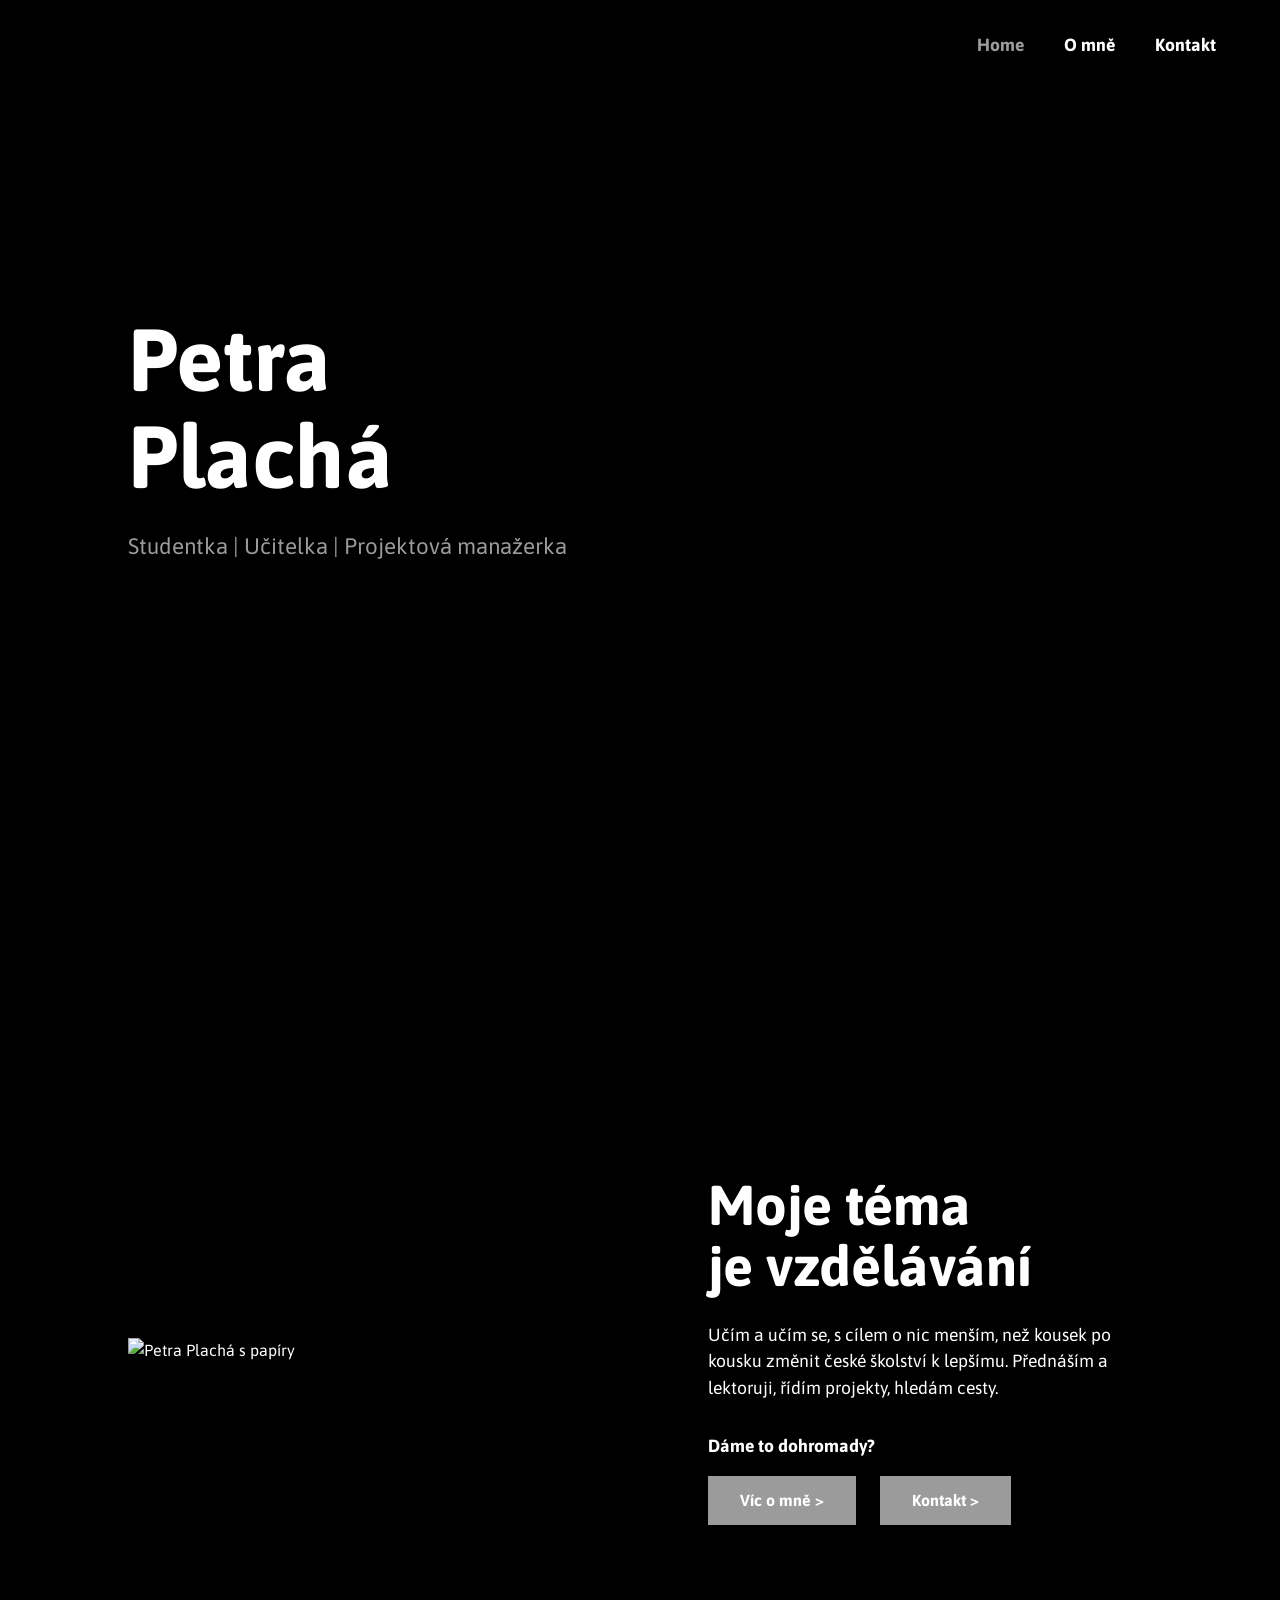
==== index.html @ c95a7f0c "Add files via upload" ====
<!DOCTYPE html>
<html lang="cs">
<head>
    <meta charset="UTF-8">
    <meta name="viewport" content="width=device-width, initial-scale=1.0">
    <title>Petra Plachá - Home</title>
    <link rel="preconnect" href="https://fonts.googleapis.com">
    <link rel="preconnect" href="https://fonts.gstatic.com" crossorigin>
    <link href="https://fonts.googleapis.com/css2?family=Asap:wght@400;700&display=swap" rel="stylesheet">
    <link rel="stylesheet" href="style.css">
</head>
<body>

    <header>
        <nav>
            <ul>
                <li><a href="index.html" class="active">Home</a></li>
                <li><a href="o-mne.html">O mně</a></li>
                <li><a href="kontakt.html">Kontakt</a></li>
            </ul>
        </nav>
    </header>

    <section class="hero">
        <div class="hero-content">
            <h1>Petra<br>Plachá</h1>
            <p class="subtitle">Studentka | Učitelka | Projektová manažerka</p>
        </div>
    </section>

    <section class="about-preview">
        <div class="about-image">
            <img src="img/home.jpg" alt="Petra Plachá s papíry">
        </div>
        <div class="about-text">
            <h2>Moje téma<br>je vzdělávání</h2>
            <p>Učím a učím se, s cílem o nic menším, než kousek po kousku změnit české školství k lepšímu. Přednáším a lektoruji, řídím projekty, hledám cesty.</p>
            
            <p class="cta-text">Dáme to dohromady?</p>
            <div class="buttons">
                <a href="o-mne.html" class="btn">Víc o mně &gt;</a>
                <a href="kontakt.html" class="btn">Kontakt &gt;</a>
            </div>
        </div>
    </section>

</body>
</html>
---- style.css ----
/* --- Základní proměnné a barvy --- */
:root {
    --color-black: #000000;
    --color-white: #ffffff;
    --color-grey: #9b9b9b;
}

/* --- Reset stylů --- */
* {
    margin: 0;
    padding: 0;
    box-sizing: border-box;
}

body {
    font-family: 'Asap', sans-serif;
    background-color: var(--color-black);
    color: var(--color-white);
    line-height: 1.5;
}

/* --- Typografie --- */
h1 {
    font-size: 5.5rem;
    line-height: 1.1;
    font-weight: 700;
    margin-bottom: 1.5rem;
}

h2 {
    font-size: 3.5rem;
    line-height: 1.1;
    font-weight: 700;
    margin-bottom: 1.5rem;
}

.subtitle {
    color: var(--color-grey);
    font-size: 1.4rem;
    font-weight: 400;
}

p {
    font-size: 1.1rem;
    margin-bottom: 1.5rem;
    max-width: 550px;
    color: var(--color-white);
}

/* --- Navigace --- */
header {
    position: absolute;
    top: 0;
    left: 0;
    width: 100%;
    padding: 2rem 4rem;
    z-index: 10;
}

nav ul {
    list-style: none;
    display: flex;
    justify-content: flex-end;
    gap: 2.5rem;
}

nav a {
    color: var(--color-white);
    text-decoration: none;
    font-weight: 700;
    font-size: 1.1rem;
    transition: color 0.3s;
}

nav a:hover, nav a.active {
    color: var(--color-grey);
}

/* --- Hero Sekce --- */
.hero {
    height: 100vh;
    display: flex;
    align-items: center;
    padding: 0 10%;
    /* Fotka na pozadí je umístěna vpravo. Gradient zajišťuje ztmavení pro lepší čitelnost textu nalevo, pokud by fotka zasahovala až k textu. */
    background: linear-gradient(to right, rgba(0,0,0,0.9) 30%, rgba(0,0,0,0) 70%), url('img/hero.jpg');
    background-size: cover;
    background-position: center right;
    background-repeat: no-repeat;
}

.hero-content {
    max-width: 50%;
}

/* --- Sekce O mně (Moje téma) --- */
.about-preview {
    display: flex;
    align-items: center;
    justify-content: center;
    gap: 5rem;
    padding: 8rem 10%;
    min-height: 100vh;
}

.about-image {
    flex: 1;
    display: flex;
    justify-content: flex-end;
}

.about-image img {
    max-width: 100%;
    width: 500px;
    height: auto;
    object-fit: cover;
}

.about-text {
    flex: 1;
}

.cta-text {
    margin-top: 2rem;
    margin-bottom: 1rem;
    font-weight: 700;
}

/* --- Tlačítka --- */
.buttons {
    display: flex;
    gap: 1.5rem;
}

.btn {
    display: inline-block;
    background-color: var(--color-grey);
    color: var(--color-white);
    padding: 0.8rem 2rem;
    text-decoration: none;
    font-weight: 700;
    font-size: 1rem;
    border: none;
    cursor: pointer;
    transition: background-color 0.3s;
}

.btn:hover {
    background-color: #7a7a7a;
}

/* --- Responzivita (Mobilní zařízení) --- */
@media (max-width: 992px) {
    h1 { font-size: 4rem; }
    h2 { font-size: 2.5rem; }
    
    .about-preview {
        flex-direction: column;
        padding: 5rem 5%;
        gap: 3rem;
    }
    
    .about-image {
        justify-content: center;
    }
    
    .hero {
        background: linear-gradient(to right, rgba(0,0,0,0.8), rgba(0,0,0,0.6)), url('img/hero.jpg');
        background-size: cover;
        background-position: center right;
    }
    
    .hero-content {
        max-width: 100%;
    }
}

/* --- Stránka O mně --- */
.about-page-section {
    padding: 10rem 10% 5rem; /* Větší horní padding kvůli navigaci */
    min-height: 100vh;
}

.about-header h1 {
    font-size: 4rem;
    margin-bottom: 4rem;
}

.about-grid {
    display: grid;
    grid-template-columns: 1fr 1fr; /* Dva stejné sloupce */
    gap: 4rem;
    align-items: center;
    row-gap: 6rem; /* Větší mezera mezi řádky */
}

.about-image-col img {
    width: 100%;
    height: auto;
    object-fit: cover;
    display: block;
}

.about-text-col {
    display: flex;
    flex-direction: column;
    gap: 2.5rem;
}

/* Stylování jednotlivých bodů */
.list-item h3 {
    font-size: 2rem;
    font-weight: 700;
    margin-bottom: 0.5rem;
    display: flex;
    align-items: baseline;
    gap: 1rem;
}

.list-item .num {
    color: var(--color-grey);
}

.list-item p {
    font-size: 1.1rem;
    max-width: 450px;
    margin-bottom: 0;
}

/* Odkazy v textu */
.list-item a {
    color: var(--color-white);
    font-weight: 700;
    text-decoration: underline;
    text-underline-offset: 3px;
}

.list-item a:hover {
    color: var(--color-grey);
}

/* --- Responzivita pro stránku O mně --- */
@media (max-width: 992px) {
    .about-header h1 {
        font-size: 3rem;
        margin-bottom: 2rem;
    }

    .about-grid {
        grid-template-columns: 1fr; /* Na mobilu pod sebou */
        gap: 3rem;
    }

    /* Aby na mobilu byla vždycky nejdřív fotka a pak text (volitelné) */
    .right-image {
        grid-row: 3; 
    }
}

/* --- Stránka Kontakt (Full-bleed pozadí) --- */
.contact-page-section {
    height: 100vh;
    display: flex;
    align-items: center;
    justify-content: flex-end; /* Posune text doprava, aby fotka vlevo vynikla */
    padding: 0 10%;
    
    /* Obrázek na pozadí s plynulým přechodem do černé na pravé straně pro čitelnost */
    background: linear-gradient(to right, rgba(0,0,0,0) 30%, rgba(0,0,0,0.8) 70%, rgba(0,0,0,1) 100%), url('img/contact.jpg');
    background-size: cover;
    background-position: center left; /* Soustředí se na levou část s obličejem */
    background-repeat: no-repeat;
}

.contact-content {
    max-width: 50%; /* Text zabere jen pravou polovinu obrazovky */
    display: flex;
    flex-direction: column;
    gap: 3rem;
}

.contact-heading {
    font-size: 4.5rem;
    line-height: 1.1;
    margin-bottom: 1rem;
}

.contact-details {
    display: flex;
    flex-direction: column;
    gap: 2.5rem;
}

.contact-item h3 {
    color: var(--color-grey);
    font-size: 1.3rem;
    font-weight: 700;
    margin-bottom: 0.5rem;
}

.contact-item p,
.contact-item a {
    color: var(--color-white);
    font-size: 1.1rem;
    text-decoration: none;
    margin: 0;
}

.contact-item a {
    text-decoration: underline;
    text-underline-offset: 4px;
    transition: color 0.3s ease;
}

.contact-item a:hover {
    color: var(--color-grey);
}

/* --- Responzivita pro stránku Kontakt --- */
@media (max-width: 992px) {
    .contact-page-section {
        justify-content: flex-start; /* Na mobilu vrátíme text vlevo */
        align-items: flex-end; /* Text posuneme spíše dolů */
        padding-bottom: 5rem;
        
        /* Změna gradientu pro mobily - ztmavení odspodu nahoru */
        background: linear-gradient(to bottom, rgba(0,0,0,0) 20%, rgba(0,0,0,0.8) 60%, rgba(0,0,0,1) 100%), url('img/contact.jpg');
        background-size: cover;
        background-position: center top;
    }

    .contact-content {
        max-width: 100%;
        gap: 2rem;
    }

    .contact-heading {
        font-size: 3rem;
    }
}
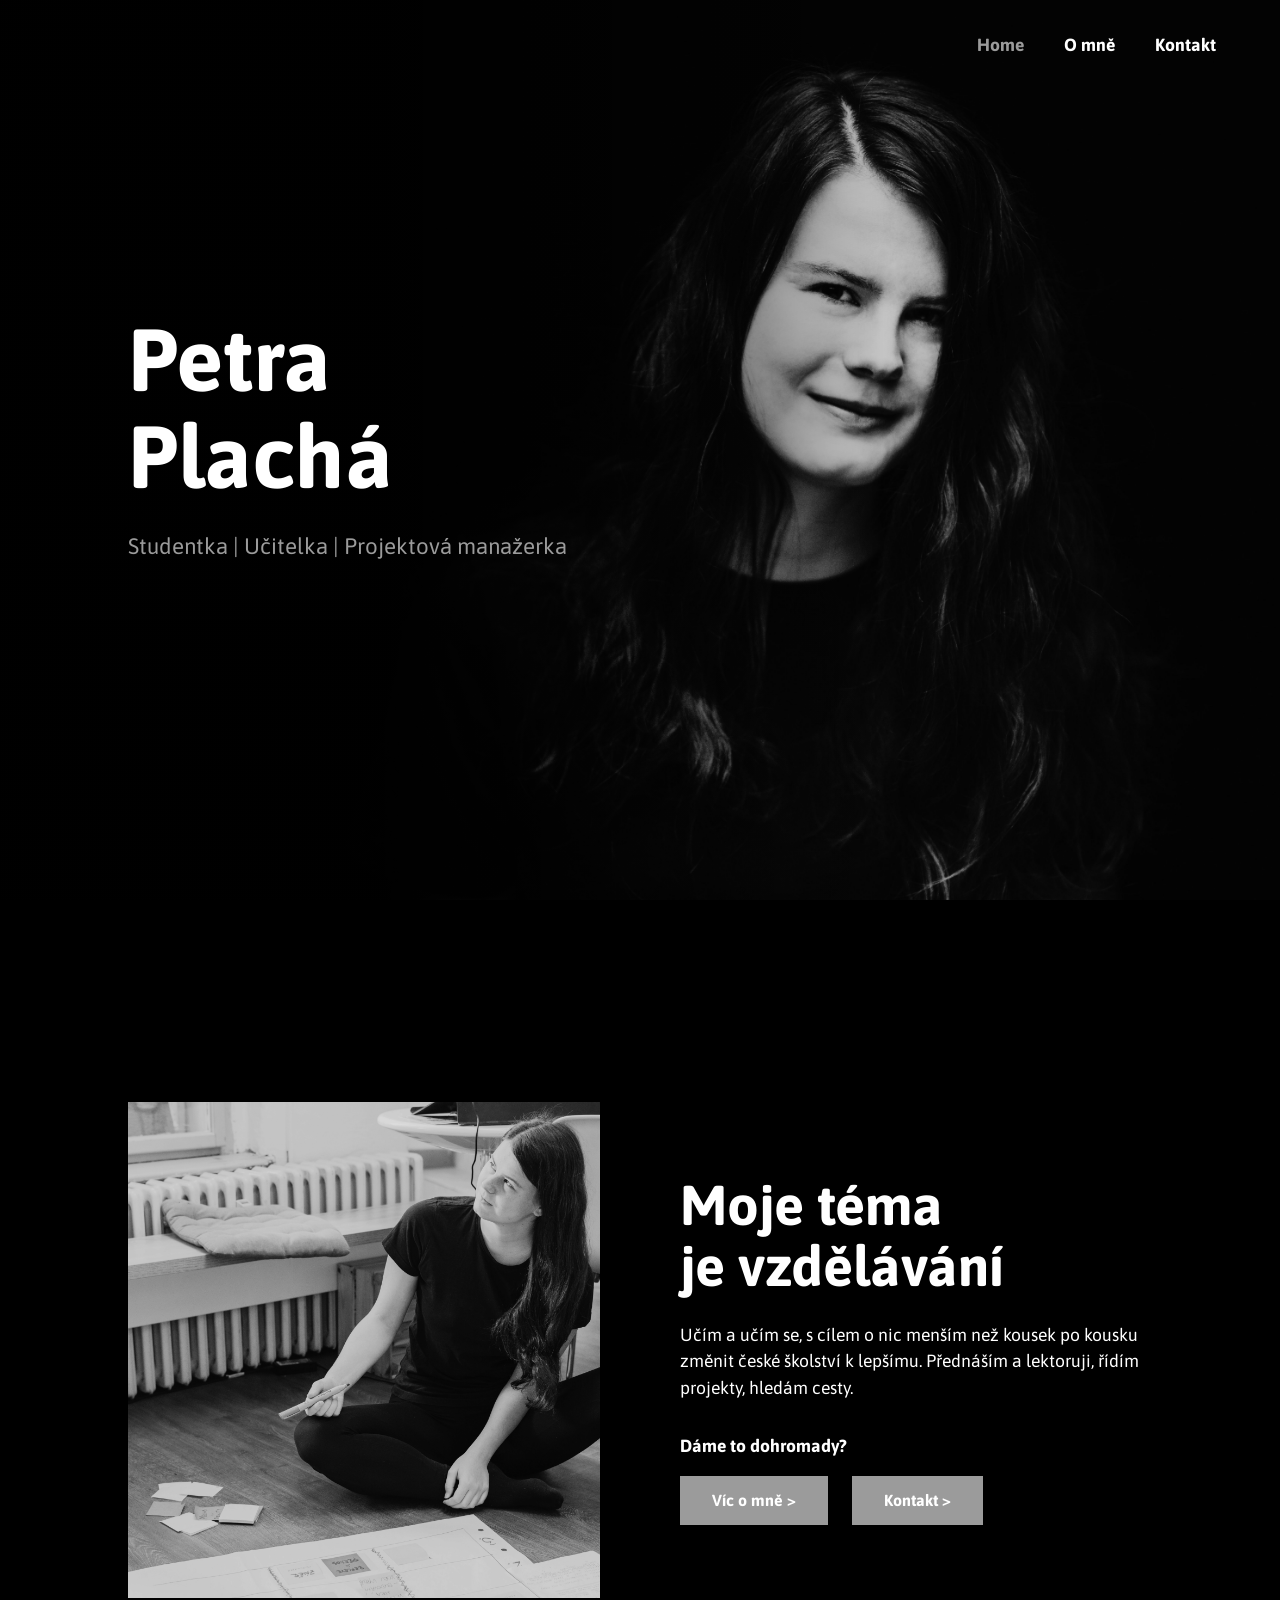
==== commit a09de861: "Fix HTML formatting and structure" ====
--- a/index.html
+++ b/index.html
@@ -34,7 +34,7 @@
         </div>
         <div class="about-text">
             <h2>Moje téma<br>je vzdělávání</h2>
-            <p>Učím a učím se, s cílem o nic menším, než kousek po kousku změnit české školství k lepšímu. Přednáším a lektoruji, řídím projekty, hledám cesty.</p>
+            <p>Učím a učím se, s cílem o nic menším než kousek po kousku změnit české školství k lepšímu. Přednáším a lektoruji, řídím projekty, hledám cesty.</p>
             
             <p class="cta-text">Dáme to dohromady?</p>
             <div class="buttons">
@@ -45,4 +45,4 @@
     </section>
 
 </body>
-</html>+</html>
